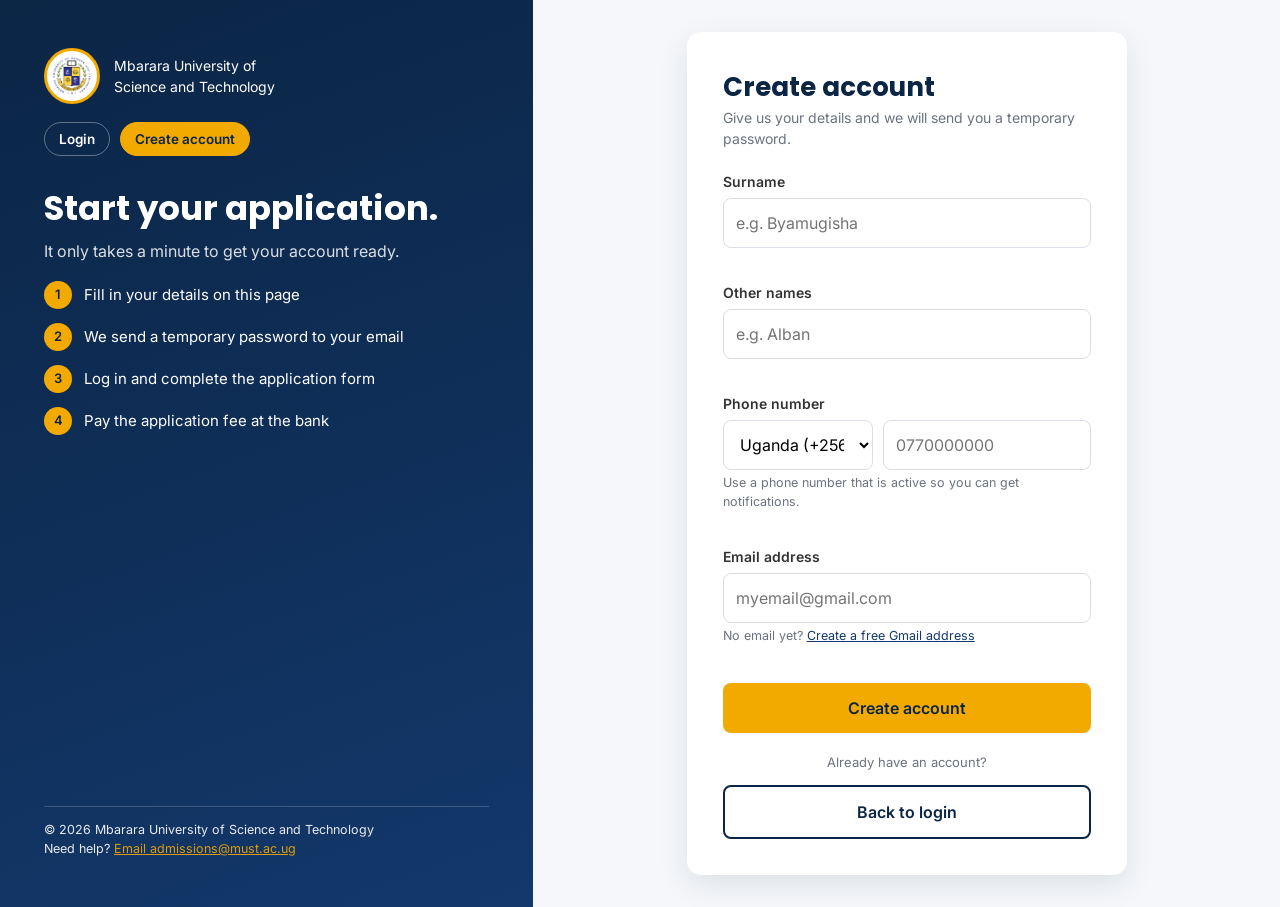
==== signup.html @ 49d46fba "initial project upload" ====
<!doctype html>
<html lang="en">
  <head>
    <!-- basic setup, same as the login page so both pages behave the same -->
    <meta charset="UTF-8" />
    <meta name="viewport" content="width=device-width, initial-scale=1.0" />

    <!-- meta tags for this page -->
    <meta
      name="description"
      content="Create your MUST Online Application Portal account to start applying to Mbarara University of Science and Technology."
    />
    <meta name="author" content="Byamugisha Alban" />

    <!-- Open Graph for nice previews when the link is shared -->
    <meta
      property="og:title"
      content="Create Account | MUST Online Application Portal"
    />
    <meta
      property="og:description"
      content="Create your account and get a temporary password by email."
    />
    <meta property="og:type" content="website" />
    <meta
      property="og:image"
      content="https://albanbyamugisha.github.io/must-portal/images/must_logo.png"
    />
    <meta
      property="og:url"
      content="https://albanbyamugisha.github.io/must-portal/signup.html"
    />

    <title>Create Account | MUST Online Application Portal</title>

    <!-- fonts from google -->
    <link rel="preconnect" href="https://fonts.googleapis.com" />
    <link rel="preconnect" href="https://fonts.gstatic.com" crossorigin />
    <link
      href="https://fonts.googleapis.com/css2?family=Inter:wght@400;500;600&family=Poppins:wght@600;700&display=swap"
      rel="stylesheet"
    />

    <!-- one stylesheet shared by both pages so I don't repeat myself -->
    <link rel="stylesheet" href="css/style.css" />
  </head>
  <body>
    <div class="layout">
      <!-- LEFT SIDE: same brand panel as the login page so the two screens match -->
      <aside class="brand-panel">
        <header>
          <div class="logo">
            <img
              src="images/must_logo.png"
              alt="Mbarara University of Science and Technology crest"
              class="crest-img"
              width="56"
              height="56"
            />
            <p>Mbarara University of<br />Science and Technology</p>
          </div>

          <!-- this time Create account is the current page -->
          <nav class="main-nav" aria-label="Main navigation">
            <a href="index.html">Login</a>
            <a href="signup.html" aria-current="page">Create account</a>
          </nav>
        </header>

        <section>
          <h1>Start your application.</h1>
          <p class="tagline">
            It only takes a minute to get your account ready.
          </p>

          <!-- steps changed a bit because the user is on step 1 here -->
          <ol class="steps">
            <li>Fill in your details on this page</li>
            <li>We send a temporary password to your email</li>
            <li>Log in and complete the application form</li>
            <li>Pay the application fee at the bank</li>
          </ol>
        </section>

        <footer>
          <p>&copy; 2026 Mbarara University of Science and Technology</p>
          <p>
            Need help?
            <a href="mailto:admissions@must.ac.ug"
              >Email admissions@must.ac.ug</a
            >
          </p>
        </footer>
      </aside>

      <!-- RIGHT SIDE: the sign up form inside main -->
      <main class="form-panel">
        <div class="form-box">
          <h2>Create account</h2>
          <p class="subtitle">
            Give us your details and we will send you a temporary password.
          </p>

          <!-- novalidate = browser popups off, JavaScript checks instead -->
          <form id="signupForm" novalidate>
            <!-- the real portal splits the name into surname and other names, so I did the same -->
            <label for="surname">Surname</label>
            <input
              type="text"
              id="surname"
              placeholder="e.g. Byamugisha"
              required
            />
            <span class="error" id="surnameError"></span>

            <label for="otherNames">Other names</label>
            <input
              type="text"
              id="otherNames"
              placeholder="e.g. Alban"
              required
            />
            <span class="error" id="otherNamesError"></span>

            <!-- phone has two parts: country code dropdown and the number -->
            <label for="phone">Phone number</label>
            <div class="phone-row">
              <!-- every input needs a label, this one is hidden on screen but screen readers still read it -->
              <label for="countryCode" class="visually-hidden"
                >Country code</label
              >
              <select id="countryCode">
                <option value="+256">Uganda (+256)</option>
                <option value="+254">Kenya (+254)</option>
                <option value="+255">Tanzania (+255)</option>
                <option value="+250">Rwanda (+250)</option>
                <option value="+257">Burundi (+257)</option>
                <option value="+211">South Sudan (+211)</option>
                <option value="+243">DR Congo (+243)</option>
              </select>
              <input type="tel" id="phone" placeholder="0770000000" required />
            </div>
            <p class="hint">
              Use a phone number that is active so you can get notifications.
            </p>
            <span class="error" id="phoneError"></span>

            <label for="email">Email address</label>
            <input
              type="email"
              id="email"
              placeholder="myemail@gmail.com"
              required
            />
            <!-- link text says where it goes (not "click here"), opens in a new tab so the form is not lost -->
            <p class="hint">
              No email yet?
              <a
                href="https://accounts.google.com/signup"
                target="_blank"
                rel="noopener"
                >Create a free Gmail address</a
              >
            </p>
            <span class="error" id="emailError"></span>

            <button type="submit" class="btn-primary">Create account</button>
          </form>

          <!-- hidden until the form passes all the checks -->
          <p class="success" id="successMessage"></p>

          <p class="divider">Already have an account?</p>
          <a href="index.html" class="btn-secondary">Back to login</a>
        </div>
      </main>
    </div>

    <!-- script at the bottom so the page loads first -->
    <script src="js/script.js"></script>
  </body>
</html>
---- css/style.css ----
/* ============================================================
   style.css - MUST Online Application Portal
   one stylesheet for both pages (login and create account)
   Byamugisha Alban
   ============================================================ */


/* ---------- Basic setup ---------- */

/* putting my colours here so I can change them in one place if I want a new look */
:root {
  --navy: #0B2545;
  --navy-light: #13386b;
  --amber: #F2A900;
  --amber-dark: #d29200;
  --bg: #F5F7FA;
  --text: #333333;
  --muted: #6b7280;
  --line: #d9dee7;
  --error: #c62828;
}

/* reset, otherwise browsers add random spacing everywhere */
* { box-sizing: border-box; margin: 0; padding: 0; }

body {
  font-family: "Inter", Arial, sans-serif; /* Arial is the backup if the font fails to load */
  color: var(--text);
  background: var(--bg);
  line-height: 1.5;
}

h1, h2 { font-family: "Poppins", Arial, sans-serif; }


/* ---------- Split layout ---------- */

/* two columns, left is smaller (5 parts) and right is bigger (7 parts) */
.layout {
  display: grid;
  grid-template-columns: 5fr 7fr;
  min-height: 100vh; /* so it always fills the full screen height */
}


/* ---------- Left panel (brand) ---------- */

.brand-panel {
  background: linear-gradient(160deg, var(--navy), var(--navy-light));
  color: #fff;
  padding: 48px 44px;
  display: flex;
  flex-direction: column;
  gap: 24px;
}

/* header holds the crest and the menu, stacked on top of each other */
.brand-panel header { display: flex; flex-direction: column; gap: 18px; }

.logo { display: flex; align-items: center; gap: 14px; font-size: 14px; }

/* the real crest, sits in a white circle with an amber ring so it stands out on the navy */
.crest-img {
  width: 56px; height: 56px;
  border-radius: 50%;
  background: #fff;
  border: 3px solid var(--amber);
  padding: 3px;
  object-fit: contain; /* keeps the logo shape instead of stretching it */
}

/* small pill buttons for the nav links */
.main-nav { display: flex; gap: 10px; flex-wrap: wrap; }
.main-nav a {
  color: #fff; text-decoration: none;
  font-size: 13.5px; font-weight: 600;
  padding: 6px 14px;
  border: 1.5px solid rgba(255, 255, 255, 0.35);
  border-radius: 999px;
}
/* hover and the current page both get the amber look */
.main-nav a:hover, .main-nav a[aria-current="page"] {
  background: var(--amber); border-color: var(--amber); color: var(--navy);
}

.brand-panel h1 { font-size: 34px; line-height: 1.2; margin-top: 8px; }
.tagline { opacity: 0.85; margin-top: 10px; }

/* numbered steps, the numbers come from a CSS counter so I didn't type them by hand */
.steps { margin-top: 18px; padding-left: 0; list-style: none; counter-reset: step; }
.steps li {
  counter-increment: step;
  display: flex; align-items: center; gap: 12px;
  margin-bottom: 14px; font-size: 15px;
}
.steps li::before {
  content: counter(step);
  flex: none; /* stops the circle from getting squashed when the text is long */
  width: 28px; height: 28px;
  border-radius: 50%;
  background: var(--amber);
  color: var(--navy);
  font-weight: 600; font-size: 13px;
  display: grid; place-items: center;
}

/* footer pushed to the bottom of the panel with margin-top auto */
.brand-panel footer {
  margin-top: auto;
  font-size: 12.5px;
  opacity: 0.9;
  border-top: 1px solid rgba(255, 255, 255, 0.2);
  padding-top: 14px;
}
.brand-panel footer a { color: var(--amber); }


/* ---------- Right panel (form) ---------- */

/* centres the white card both ways */
.form-panel { display: flex; align-items: center; justify-content: center; padding: 32px; }

.form-box {
  width: 100%;
  max-width: 440px; /* stops the card from getting too wide on big screens */
  background: #fff;
  padding: 36px;
  border-radius: 14px;
  box-shadow: 0 10px 30px rgba(11, 37, 69, 0.1);
}

.form-box h2 { font-size: 26px; color: var(--navy); }
.subtitle { color: var(--muted); margin-bottom: 22px; font-size: 14px; }

label { display: block; font-size: 14px; font-weight: 600; margin: 14px 0 6px; }

input, select {
  width: 100%;
  padding: 12px;
  font: inherit; /* makes inputs use the same font as the page, they don't by default */
  border: 1.5px solid var(--line);
  border-radius: 8px;
  background: #fff;
}

/* blue glow when you click inside a box, helps people see where they are typing */
input:focus, select:focus {
  outline: none;
  border-color: var(--navy-light);
  box-shadow: 0 0 0 3px rgba(19, 56, 107, 0.2);
}

/* JavaScript adds this class when a field is wrong */
input.invalid { border-color: var(--error); }

/* min-height keeps the space reserved so the form doesn't jump when an error shows up */
.error { display: block; color: var(--error); font-size: 12.5px; min-height: 16px; margin-top: 4px; }

/* the show/hide button sits inside the password box, so the wrapper is relative */
.password-wrap { position: relative; }
.password-wrap button {
  position: absolute; right: 8px; top: 50%; transform: translateY(-50%);
  border: 0; background: none; color: var(--navy-light);
  font-weight: 600; font-size: 13px; cursor: pointer; padding: 6px;
}


/* ---------- Buttons and links ---------- */

/* both buttons share the same shape, only the colours are different */
.btn-primary, .btn-secondary {
  display: block; width: 100%;
  padding: 13px;
  border-radius: 8px;
  font: inherit; font-weight: 600;
  text-align: center; text-decoration: none; /* removes the underline since btn-secondary is a link */
  cursor: pointer;
}

.btn-primary { margin-top: 18px; border: 0; background: var(--amber); color: var(--navy); }
.btn-primary:hover { background: var(--amber-dark); }

.btn-secondary { border: 2px solid var(--navy); color: var(--navy); background: #fff; }
.btn-secondary:hover { background: var(--navy); color: #fff; } /* colours flip on hover */

.forgot { display: block; margin-top: 14px; font-size: 14px; color: var(--navy-light); }
.divider { text-align: center; color: var(--muted); font-size: 13px; margin: 20px 0 12px; }


/* ---------- Create account page extras ---------- */

/* country code box is fixed at 150px, the number box takes whatever space is left */
.phone-row { display: grid; grid-template-columns: 150px 1fr; gap: 10px; }
.hint { font-size: 12.5px; color: var(--muted); margin-top: 4px; }
.hint a { color: var(--navy-light); }

/* hidden at first, JavaScript changes it to display: block after a successful sign up */
.success { display: none; margin-top: 14px; padding: 10px 12px; border-radius: 8px; background: #e6f4ea; color: #1b6b36; font-size: 14px; }

/* hides a label on screen but keeps it for screen readers (used for the country code box) */
.visually-hidden {
  position: absolute;
  width: 1px; height: 1px;
  overflow: hidden;
  clip: rect(0 0 0 0);
  white-space: nowrap;
}


/* ---------- Phones and small screens ---------- */

/* below 820px wide the two columns become one, brand panel on top and form under it */
@media (max-width: 820px) {
  .layout { grid-template-columns: 1fr; }
  .brand-panel { padding: 28px 22px; gap: 18px; }
  .brand-panel h1 { font-size: 26px; }
  .steps { display: none; }                /* hiding the steps on phones to save space */
  .brand-panel footer { margin-top: 0; }   /* no need to push it down when the panel is short */
  .form-panel { padding: 20px 14px; }
  .form-box { padding: 26px 20px; }
  .phone-row { grid-template-columns: 1fr; } /* country code goes above the number on tiny screens */
}
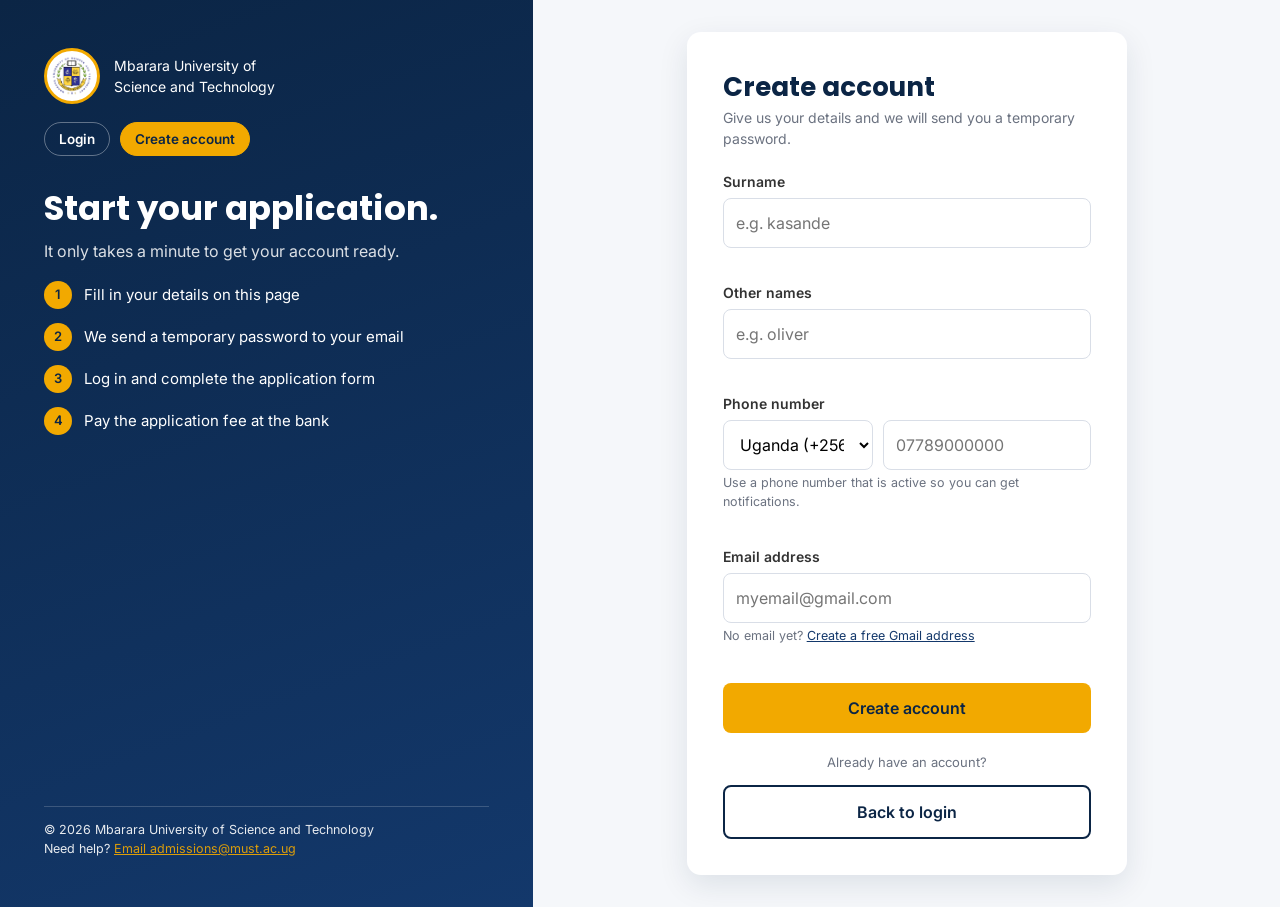
==== commit 22388d82: "updated ApplicationPortal" ====
--- a/signup.html
+++ b/signup.html
@@ -1,182 +1,140 @@
 <!doctype html>
 <html lang="en">
-  <head>
-    <!-- basic setup, same as the login page so both pages behave the same -->
-    <meta charset="UTF-8" />
-    <meta name="viewport" content="width=device-width, initial-scale=1.0" />
 
-    <!-- meta tags for this page -->
-    <meta
-      name="description"
-      content="Create your MUST Online Application Portal account to start applying to Mbarara University of Science and Technology."
-    />
-    <meta name="author" content="Byamugisha Alban" />
+<head>
+  <!-- basic setup, same as the login page so both pages behave the same -->
+  <meta charset="UTF-8" />
+  <meta name="viewport" content="width=device-width, initial-scale=1.0" />
 
-    <!-- Open Graph for nice previews when the link is shared -->
-    <meta
-      property="og:title"
-      content="Create Account | MUST Online Application Portal"
-    />
-    <meta
-      property="og:description"
-      content="Create your account and get a temporary password by email."
-    />
-    <meta property="og:type" content="website" />
-    <meta
-      property="og:image"
-      content="https://albanbyamugisha.github.io/must-portal/images/must_logo.png"
-    />
-    <meta
-      property="og:url"
-      content="https://albanbyamugisha.github.io/must-portal/signup.html"
-    />
+  <!-- meta tags for this page -->
+  <meta name="description"
+    content="Create your MUST Online Application Portal account to start applying to Mbarara University of Science and Technology." />
+  <meta name="author" content="kasande oliver" />
 
-    <title>Create Account | MUST Online Application Portal</title>
+  <!-- Open Graph for nice previews when the link is shared -->
+  <meta property="og:title" content="Create Account | MUST Online Application Portal" />
+  <meta property="og:description" content="Create your account and get a temporary password by email." />
+  <meta property="og:type" content="website" />
+  <meta property="og:image" content="https://kasandeoliver.github.io/must-portal/images/must_logo.png" />
+  <meta property="og:url" content="https://kasandeoliver.github.io/must-portal/signup.html" />
 
-    <!-- fonts from google -->
-    <link rel="preconnect" href="https://fonts.googleapis.com" />
-    <link rel="preconnect" href="https://fonts.gstatic.com" crossorigin />
-    <link
-      href="https://fonts.googleapis.com/css2?family=Inter:wght@400;500;600&family=Poppins:wght@600;700&display=swap"
-      rel="stylesheet"
-    />
+  <title>Create Account | MUST Online Application Portal</title>
 
-    <!-- one stylesheet shared by both pages so I don't repeat myself -->
-    <link rel="stylesheet" href="css/style.css" />
-  </head>
-  <body>
-    <div class="layout">
-      <!-- LEFT SIDE: same brand panel as the login page so the two screens match -->
-      <aside class="brand-panel">
-        <header>
-          <div class="logo">
-            <img
-              src="images/must_logo.png"
-              alt="Mbarara University of Science and Technology crest"
-              class="crest-img"
-              width="56"
-              height="56"
-            />
-            <p>Mbarara University of<br />Science and Technology</p>
+  <!-- fonts from google -->
+  <link rel="preconnect" href="https://fonts.googleapis.com" />
+  <link rel="preconnect" href="https://fonts.gstatic.com" crossorigin />
+  <link href="https://fonts.googleapis.com/css2?family=Inter:wght@400;500;600&family=Poppins:wght@600;700&display=swap"
+    rel="stylesheet" />
+
+  <!-- one stylesheet shared by both pages so I don't repeat myself -->
+  <link rel="stylesheet" href="css/style.css" />
+</head>
+
+<body>
+  <div class="layout">
+    <!-- LEFT SIDE: same brand panel as the login page so the two screens match -->
+    <aside class="brand-panel">
+      <header>
+        <div class="logo">
+          <img src="images/must_logo.png" alt="Mbarara University of Science and Technology crest" class="crest-img"
+            width="56" height="56" />
+          <p>Mbarara University of<br />Science and Technology</p>
+        </div>
+
+        <!-- this time Create account is the current page -->
+        <nav class="main-nav" aria-label="Main navigation">
+          <a href="index.html">Login</a>
+          <a href="signup.html" aria-current="page">Create account</a>
+        </nav>
+      </header>
+
+      <section>
+        <h1>Start your application.</h1>
+        <p class="tagline">
+          It only takes a minute to get your account ready.
+        </p>
+
+        <!-- steps changed a bit because the user is on step 1 here -->
+        <ol class="steps">
+          <li>Fill in your details on this page</li>
+          <li>We send a temporary password to your email</li>
+          <li>Log in and complete the application form</li>
+          <li>Pay the application fee at the bank</li>
+        </ol>
+      </section>
+
+      <footer>
+        <p>&copy; 2026 Mbarara University of Science and Technology</p>
+        <p>
+          Need help?
+          <a href="mailto:admissions@must.ac.ug">Email admissions@must.ac.ug</a>
+        </p>
+      </footer>
+    </aside>
+
+    <!-- RIGHT SIDE: the sign up form inside main -->
+    <main class="form-panel">
+      <div class="form-box">
+        <h2>Create account</h2>
+        <p class="subtitle">
+          Give us your details and we will send you a temporary password.
+        </p>
+
+        <!-- novalidate = browser popups off, JavaScript checks instead -->
+        <form id="signupForm" novalidate>
+          <!-- the real portal splits the name into surname and other names, so I did the same -->
+          <label for="surname">Surname</label>
+          <input type="text" id="surname" placeholder="e.g. kasande" required />
+          <span class="error" id="surnameError"></span>
+
+          <label for="otherNames">Other names</label>
+          <input type="text" id="otherNames" placeholder="e.g. oliver" required />
+          <span class="error" id="otherNamesError"></span>
+
+          <!-- phone has two parts: country code dropdown and the number -->
+          <label for="phone">Phone number</label>
+          <div class="phone-row">
+            <!-- every input needs a label, this one is hidden on screen but screen readers still read it -->
+            <label for="countryCode" class="visually-hidden">Country code</label>
+            <select id="countryCode">
+              <option value="+256">Uganda (+256)</option>
+              <option value="+254">Kenya (+254)</option>
+              <option value="+255">Tanzania (+255)</option>
+              <option value="+250">Rwanda (+250)</option>
+              <option value="+257">Burundi (+257)</option>
+              <option value="+211">South Sudan (+211)</option>
+              <option value="+243">DR Congo (+243)</option>
+            </select>
+            <input type="tel" id="phone" placeholder="07789000000" required />
           </div>
+          <p class="hint">
+            Use a phone number that is active so you can get notifications.
+          </p>
+          <span class="error" id="phoneError"></span>
 
-          <!-- this time Create account is the current page -->
-          <nav class="main-nav" aria-label="Main navigation">
-            <a href="index.html">Login</a>
-            <a href="signup.html" aria-current="page">Create account</a>
-          </nav>
-        </header>
+          <label for="email">Email address</label>
+          <input type="email" id="email" placeholder="myemail@gmail.com" required />
+          <!-- link text says where it goes (not "click here"), opens in a new tab so the form is not lost -->
+          <p class="hint">
+            No email yet?
+            <a href="https://accounts.google.com/signup" target="_blank" rel="noopener">Create a free Gmail address</a>
+          </p>
+          <span class="error" id="emailError"></span>
 
-        <section>
-          <h1>Start your application.</h1>
-          <p class="tagline">
-            It only takes a minute to get your account ready.
-          </p>
+          <button type="submit" class="btn-primary">Create account</button>
+        </form>
 
-          <!-- steps changed a bit because the user is on step 1 here -->
-          <ol class="steps">
-            <li>Fill in your details on this page</li>
-            <li>We send a temporary password to your email</li>
-            <li>Log in and complete the application form</li>
-            <li>Pay the application fee at the bank</li>
-          </ol>
-        </section>
+        <!-- hidden until the form passes all the checks -->
+        <p class="success" id="successMessage"></p>
 
-        <footer>
-          <p>&copy; 2026 Mbarara University of Science and Technology</p>
-          <p>
-            Need help?
-            <a href="mailto:admissions@must.ac.ug"
-              >Email admissions@must.ac.ug</a
-            >
-          </p>
-        </footer>
-      </aside>
+        <p class="divider">Already have an account?</p>
+        <a href="index.html" class="btn-secondary">Back to login</a>
+      </div>
+    </main>
+  </div>
 
-      <!-- RIGHT SIDE: the sign up form inside main -->
-      <main class="form-panel">
-        <div class="form-box">
-          <h2>Create account</h2>
-          <p class="subtitle">
-            Give us your details and we will send you a temporary password.
-          </p>
+  <!-- script at the bottom so the page loads first -->
+  <script src="js/script.js"></script>
+</body>
 
-          <!-- novalidate = browser popups off, JavaScript checks instead -->
-          <form id="signupForm" novalidate>
-            <!-- the real portal splits the name into surname and other names, so I did the same -->
-            <label for="surname">Surname</label>
-            <input
-              type="text"
-              id="surname"
-              placeholder="e.g. Byamugisha"
-              required
-            />
-            <span class="error" id="surnameError"></span>
-
-            <label for="otherNames">Other names</label>
-            <input
-              type="text"
-              id="otherNames"
-              placeholder="e.g. Alban"
-              required
-            />
-            <span class="error" id="otherNamesError"></span>
-
-            <!-- phone has two parts: country code dropdown and the number -->
-            <label for="phone">Phone number</label>
-            <div class="phone-row">
-              <!-- every input needs a label, this one is hidden on screen but screen readers still read it -->
-              <label for="countryCode" class="visually-hidden"
-                >Country code</label
-              >
-              <select id="countryCode">
-                <option value="+256">Uganda (+256)</option>
-                <option value="+254">Kenya (+254)</option>
-                <option value="+255">Tanzania (+255)</option>
-                <option value="+250">Rwanda (+250)</option>
-                <option value="+257">Burundi (+257)</option>
-                <option value="+211">South Sudan (+211)</option>
-                <option value="+243">DR Congo (+243)</option>
-              </select>
-              <input type="tel" id="phone" placeholder="0770000000" required />
-            </div>
-            <p class="hint">
-              Use a phone number that is active so you can get notifications.
-            </p>
-            <span class="error" id="phoneError"></span>
-
-            <label for="email">Email address</label>
-            <input
-              type="email"
-              id="email"
-              placeholder="myemail@gmail.com"
-              required
-            />
-            <!-- link text says where it goes (not "click here"), opens in a new tab so the form is not lost -->
-            <p class="hint">
-              No email yet?
-              <a
-                href="https://accounts.google.com/signup"
-                target="_blank"
-                rel="noopener"
-                >Create a free Gmail address</a
-              >
-            </p>
-            <span class="error" id="emailError"></span>
-
-            <button type="submit" class="btn-primary">Create account</button>
-          </form>
-
-          <!-- hidden until the form passes all the checks -->
-          <p class="success" id="successMessage"></p>
-
-          <p class="divider">Already have an account?</p>
-          <a href="index.html" class="btn-secondary">Back to login</a>
-        </div>
-      </main>
-    </div>
-
-    <!-- script at the bottom so the page loads first -->
-    <script src="js/script.js"></script>
-  </body>
-</html>
+</html>
